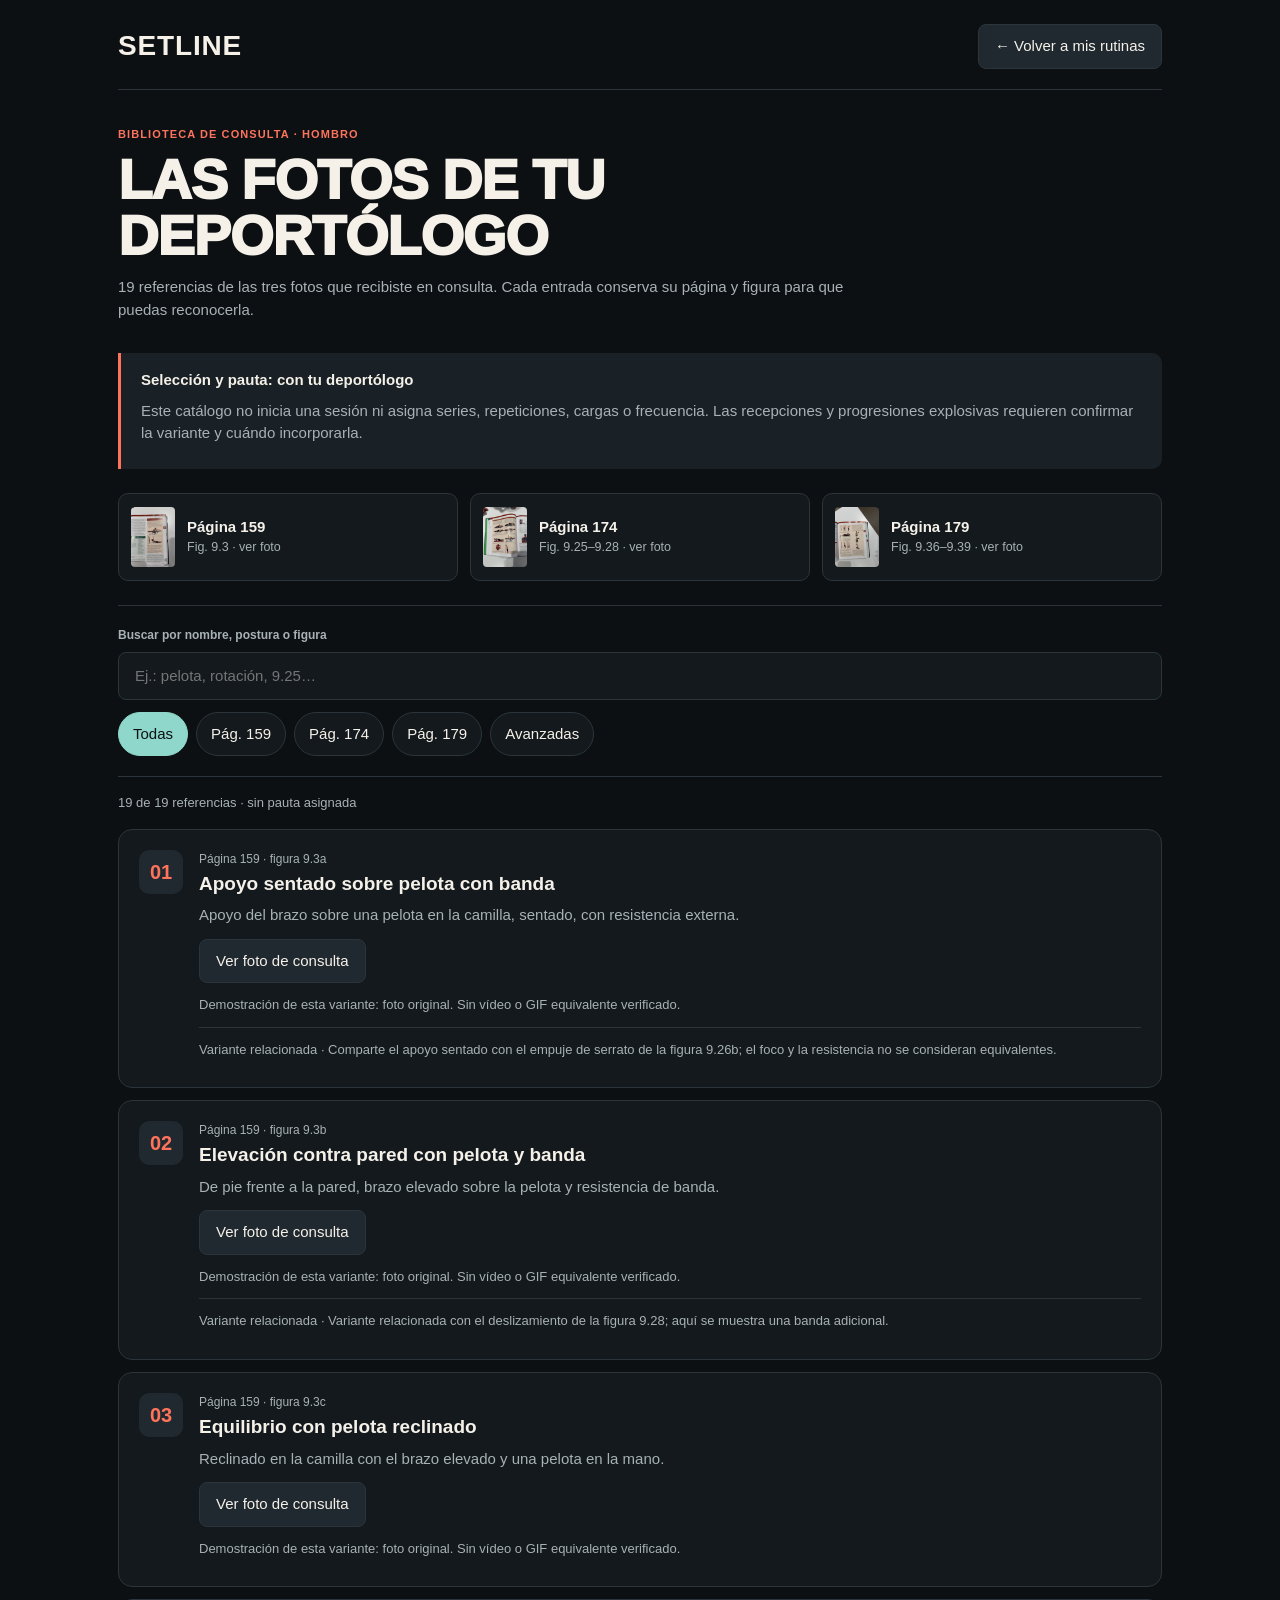
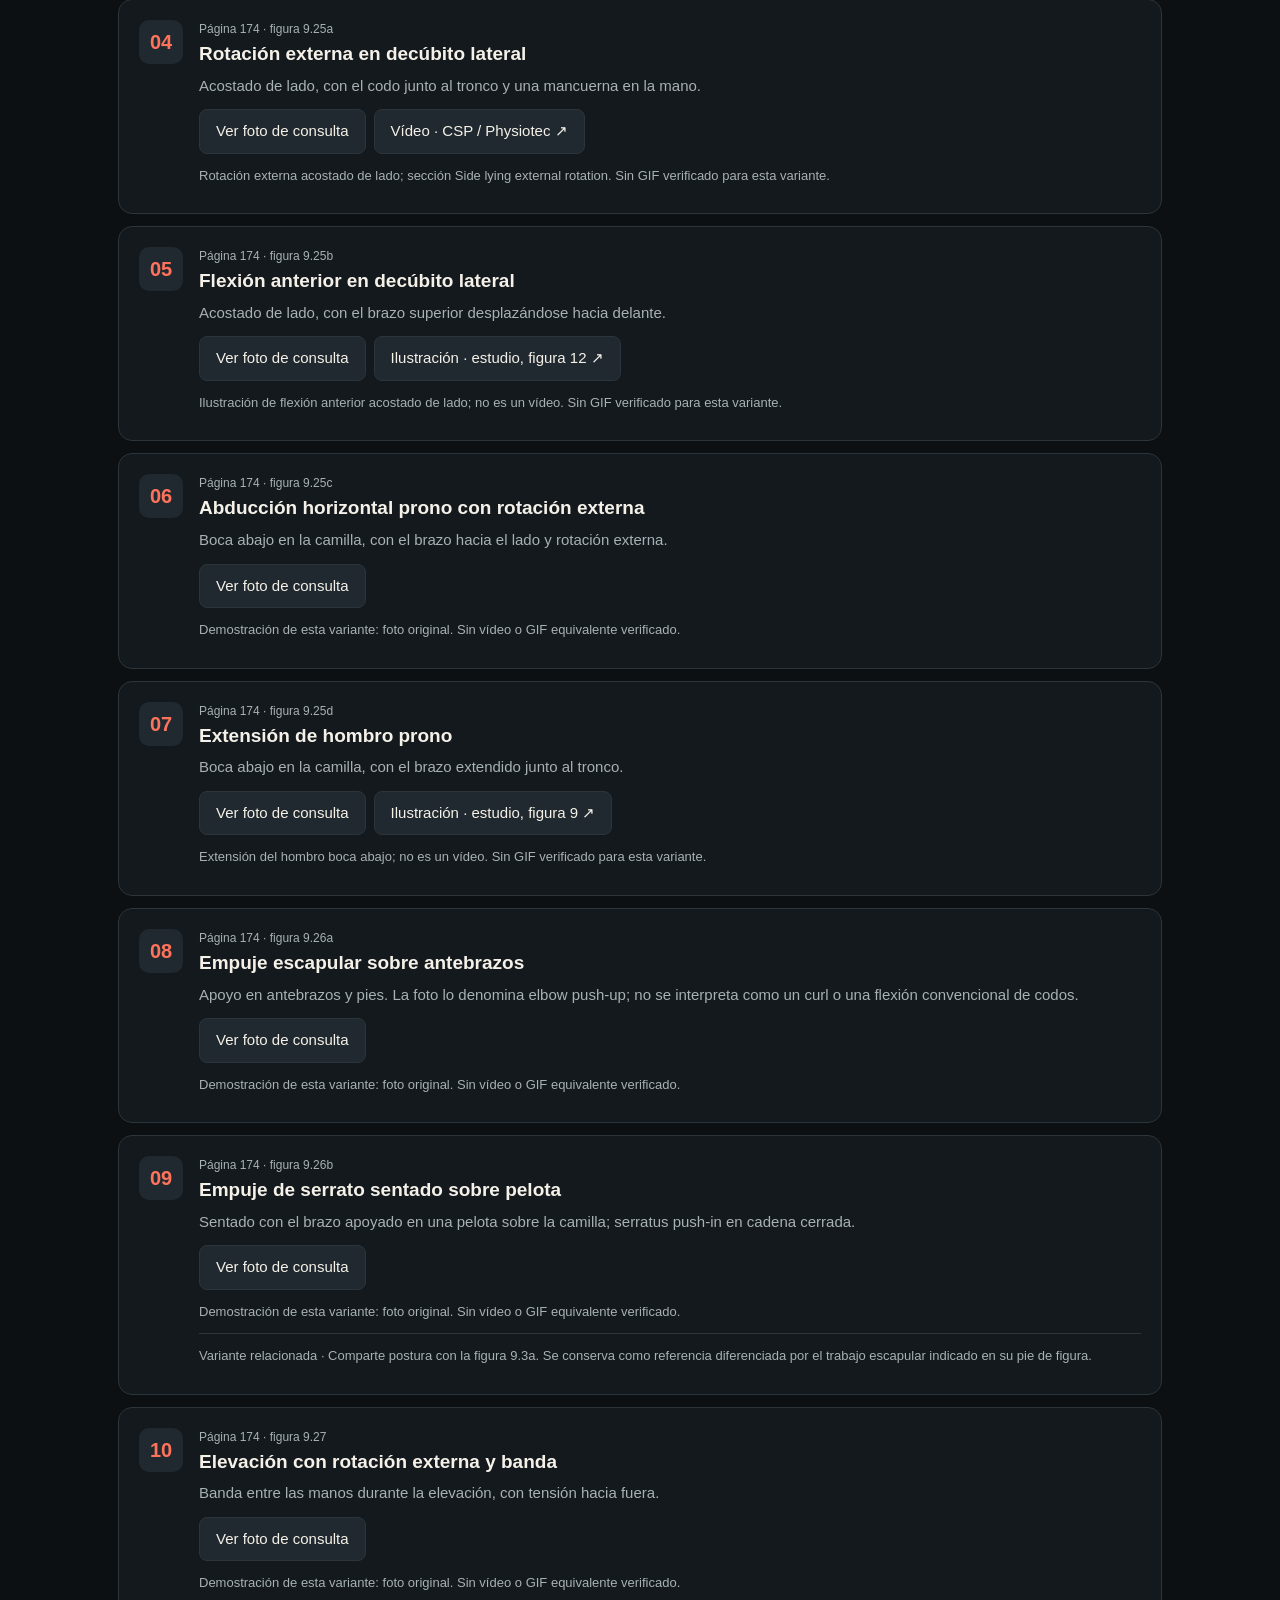
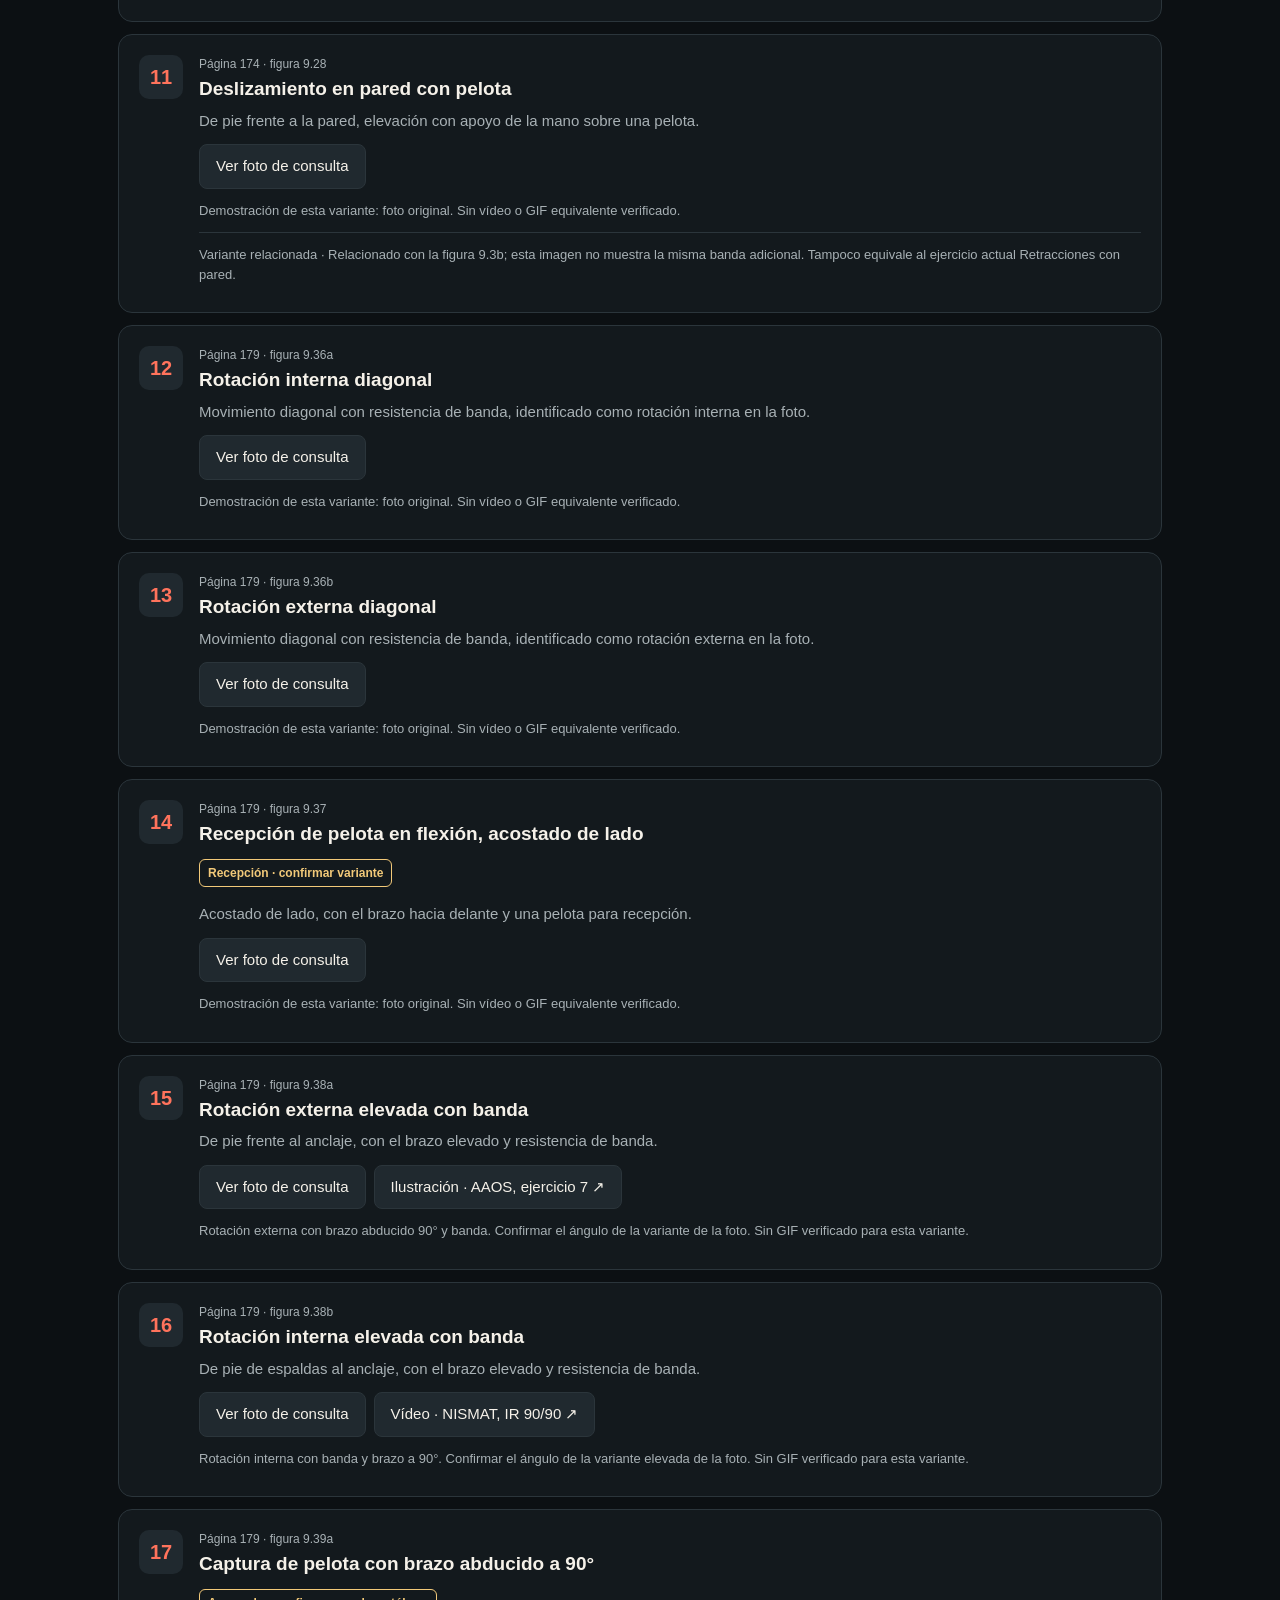
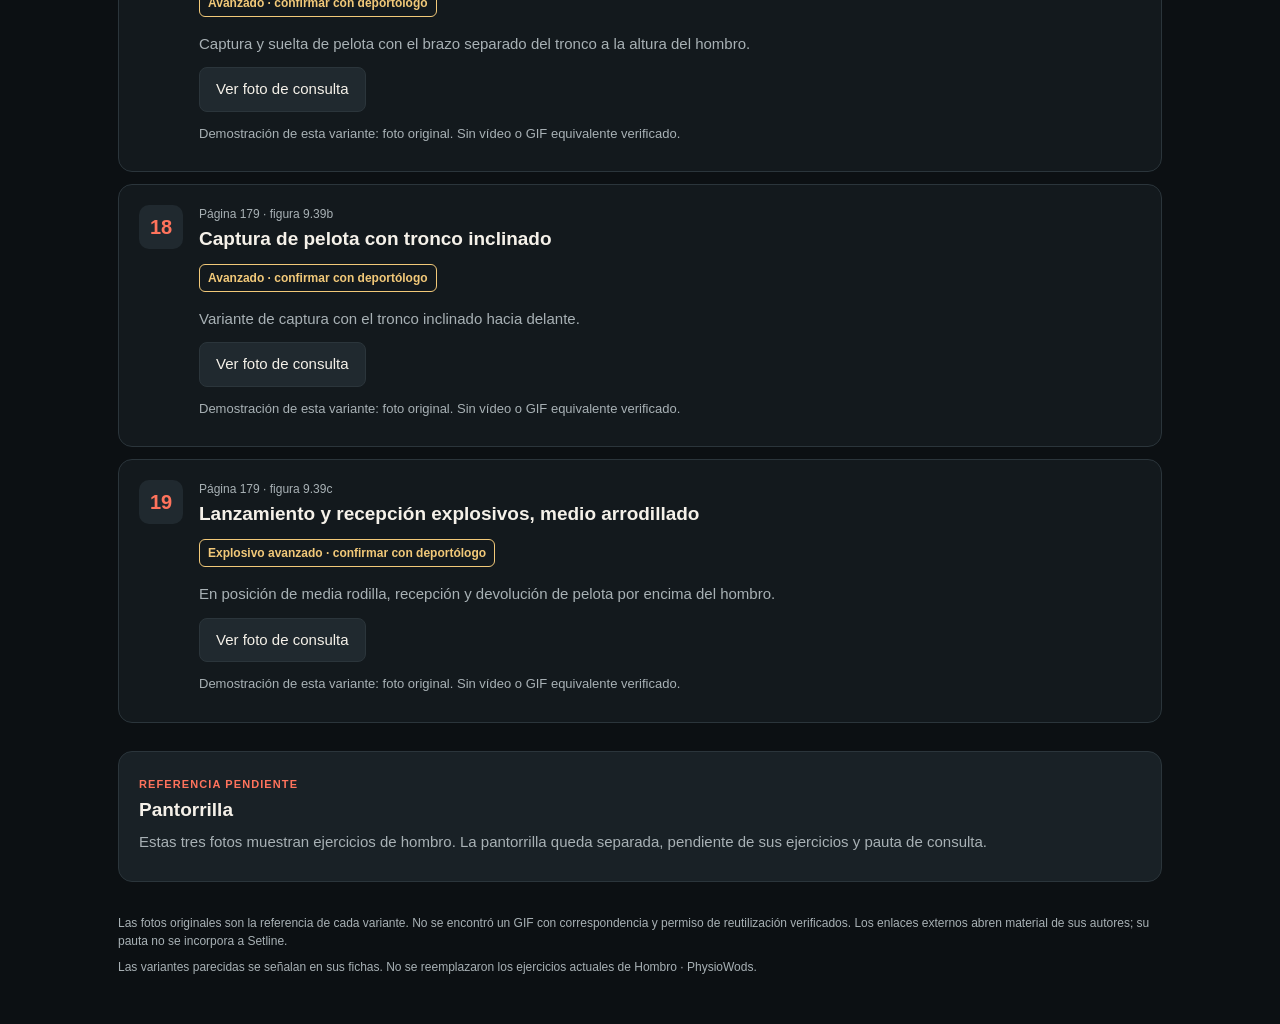
==== catalog.html @ d835f918 "Publish shoulder references and fix mobile exercise logging" ====
<!doctype html>
<html lang="es">
<head>
  <meta charset="utf-8">
  <meta name="viewport" content="width=device-width, initial-scale=1, viewport-fit=cover">
  <meta name="theme-color" content="#0c1013">
  <title>Setline — Referencias de hombro</title>
  <link rel="icon" href="./assets/icons/icon.svg" type="image/svg+xml">
  <link rel="manifest" href="./manifest.webmanifest">
  <style>
    :root { color-scheme: dark; --bg:#0c1013; --surface:#13191d; --raised:#192126; --soft:#20292f; --line:#2b353b; --text:#f5f1e9; --muted:#a8b1b5; --accent:#ff735c; --mint:#8ed7ca; --amber:#f2c979; }
    * { box-sizing:border-box; } [hidden] { display:none !important; }
    body { margin:0; background:var(--bg); color:var(--text); font:15px/1.5 ui-sans-serif,-apple-system,BlinkMacSystemFont,"Segoe UI",sans-serif; }
    button,input,a { font:inherit; touch-action:manipulation; } button { cursor:pointer; } a { color:var(--mint); } button,input { color:inherit; }
    :focus-visible { outline:3px solid var(--mint); outline-offset:3px; }
    .skip { position:fixed; top:-100px; left:8px; z-index:5; padding:12px; background:var(--text); color:var(--bg); } .skip:focus { top:8px; }
    .shell { max-width:1100px; margin:auto; padding:24px 28px max(40px,env(safe-area-inset-bottom)); }
    .top { display:flex; align-items:center; justify-content:space-between; gap:16px; border-bottom:1px solid var(--line); padding-bottom:20px; }
    .brand { color:var(--text); text-decoration:none; font-family:"DIN Condensed","Arial Narrow",sans-serif; font-size:28px; font-weight:900; letter-spacing:.03em; }
    .button { display:inline-flex; align-items:center; justify-content:center; min-height:44px; padding:10px 16px; border:1px solid var(--line); border-radius:8px; background:var(--soft); color:var(--text); text-decoration:none; }
    .button:hover { border-color:var(--mint); } .eyebrow { color:var(--accent); font-size:11px; letter-spacing:.1em; font-weight:800; text-transform:uppercase; }
    .intro { padding:32px 0 24px; max-width:760px; } h1 { margin:8px 0 12px; font:950 clamp(34px,6vw,56px)/1 "DIN Condensed","Avenir Next Condensed","Arial Narrow",sans-serif; text-transform:uppercase; letter-spacing:-.02em; } p { margin:8px 0; }
    .intro p,.note { color:var(--muted); } .callout { border-left:3px solid var(--accent); background:var(--raised); padding:16px 20px; border-radius:0 10px 10px 0; } .callout p { color:var(--muted); }
    .sources { display:flex; gap:12px; flex-wrap:wrap; margin:24px 0; } .source { flex:1; display:flex; align-items:center; gap:12px; padding:12px; background:var(--surface); border:1px solid var(--line); border-radius:10px; text-align:left; min-width:210px; min-height:88px; }
    .source img { width:44px; height:60px; object-fit:cover; border-radius:4px; } .source strong,.source small { display:block; } .source small { color:var(--muted); } .source:hover { border-color:var(--mint); }
    .tools { padding:20px 0; border-top:1px solid var(--line); border-bottom:1px solid var(--line); } label { display:block; font-size:12px; color:var(--muted); font-weight:700; margin-bottom:8px; } input { width:100%; min-height:48px; padding:12px 16px; background:var(--surface); border:1px solid var(--line); border-radius:8px; }
    .filters { display:flex; gap:8px; flex-wrap:wrap; margin-top:12px; } .filter { min-height:44px; padding:8px 14px; border-radius:24px; border:1px solid var(--line); background:var(--surface); } .filter[aria-pressed="true"] { background:var(--mint); border-color:var(--mint); color:var(--bg); }
    .count { color:var(--muted); font-size:13px; margin:16px 0; } .list { list-style:none; padding:0; margin:0; display:grid; gap:12px; }
    .card { display:grid; grid-template-columns:44px minmax(0,1fr); gap:16px; padding:20px; background:var(--surface); border:1px solid var(--line); border-radius:14px; } .number { display:grid; place-items:center; width:44px; height:44px; background:var(--soft); color:var(--accent); border-radius:10px; font-size:20px; font-weight:900; font-variant-numeric:tabular-nums; }
    h2 { margin:4px 0 8px; font-size:19px; line-height:1.3; } .meta { font-size:12px; color:var(--muted); } .description { color:var(--muted); margin-bottom:12px; } .tag { display:inline-block; margin:4px 0 8px; padding:4px 8px; border:1px solid var(--amber); border-radius:6px; color:var(--amber); font-size:12px; font-weight:700; }
    .actions { display:flex; flex-wrap:wrap; gap:8px; } .media-note,.related { color:var(--muted); font-size:13px; margin-top:12px; } .related { padding-top:12px; border-top:1px solid var(--line); }
    .empty { padding:24px; background:var(--surface); border:1px solid var(--line); border-radius:10px; } .empty h2 { margin-top:0; }
    .separate { margin-top:28px; padding:20px; background:var(--raised); border-radius:14px; border:1px solid var(--line); } .separate p { color:var(--muted); } footer { padding-top:24px; color:var(--muted); font-size:12px; }
    dialog { width:min(920px,calc(100vw - 24px)); max-height:calc(100dvh - 24px); padding:16px; background:var(--surface); color:var(--text); border:1px solid var(--line); border-radius:14px; overflow:auto; } dialog::backdrop { background:rgba(0,0,0,.85); } body:has(dialog[open]) { overflow:hidden; } .dialog-head { display:flex; align-items:center; justify-content:space-between; gap:16px; } dialog img { display:block; max-width:100%; height:auto; margin:16px auto; } .dialog-note { color:var(--muted); font-size:13px; }
    @media(max-width:620px) { .shell { padding:16px 12px 32px; } .intro { padding-top:24px; } .card { padding:16px 12px; gap:12px; grid-template-columns:36px minmax(0,1fr); } .number { width:36px; height:36px; font-size:17px; } h2 { font-size:17px; } .source { min-width:100%; } .button { padding:10px 12px; } .top { gap:8px; } }
    @media(prefers-reduced-motion:reduce) { * { scroll-behavior:auto !important; } }
  </style>
</head>
<body>
  <a class="skip" href="#catalog-list">Saltar al catálogo</a>
  <div class="shell">
    <header class="top"><a class="brand" href="./index.html">SETLINE</a><a class="button" href="./index.html">← Volver a mis rutinas</a></header>
    <main>
      <div class="intro"><span class="eyebrow">Biblioteca de consulta · hombro</span><h1>Las fotos de tu deportólogo</h1><p>19 referencias de las tres fotos que recibiste en consulta. Cada entrada conserva su página y figura para que puedas reconocerla.</p></div>
      <div class="callout"><strong>Selección y pauta: con tu deportólogo</strong><p>Este catálogo no inicia una sesión ni asigna series, repeticiones, cargas o frecuencia. Las recepciones y progresiones explosivas requieren confirmar la variante y cuándo incorporarla.</p></div>
      <div class="sources" id="source-photos" aria-label="Fotos originales de consulta"></div>
      <section class="tools" aria-label="Buscar y filtrar referencias">
        <label for="catalog-search">Buscar por nombre, postura o figura</label><input id="catalog-search" type="search" placeholder="Ej.: pelota, rotación, 9.25…" autocomplete="off">
        <div class="filters" aria-label="Filtrar referencias"><button class="filter" data-filter="all" aria-pressed="true">Todas</button><button class="filter" data-filter="p159" aria-pressed="false">Pág. 159</button><button class="filter" data-filter="p174" aria-pressed="false">Pág. 174</button><button class="filter" data-filter="p179" aria-pressed="false">Pág. 179</button><button class="filter" data-filter="advanced" aria-pressed="false">Avanzadas</button></div>
      </section>
      <p class="count" id="catalog-count" role="status">Cargando referencias…</p>
      <ol class="list" id="catalog-list" tabindex="-1" aria-label="Ejercicios de referencia"></ol>
      <div class="empty" id="catalog-empty" hidden><h2>Sin coincidencias</h2><p>Prueba otra palabra o muestra todas las referencias.</p><button class="button" id="clear-filters">Mostrar todas</button></div>
      <div class="empty" id="catalog-error" role="alert" hidden><h2>No se pudo cargar el catálogo</h2><p>Vuelve a intentarlo con conexión. Tus rutinas y registros siguen disponibles.</p><button class="button" id="retry-catalog">Reintentar</button></div>
      <section class="separate" aria-labelledby="calf-title"><span class="eyebrow">Referencia pendiente</span><h2 id="calf-title">Pantorrilla</h2><p>Estas tres fotos muestran ejercicios de hombro. La pantorrilla queda separada, pendiente de sus ejercicios y pauta de consulta.</p></section>
      <footer><p>Las fotos originales son la referencia de cada variante. No se encontró un GIF con correspondencia y permiso de reutilización verificados. Los enlaces externos abren material de sus autores; su pauta no se incorpora a Setline.</p><p>Las variantes parecidas se señalan en sus fichas. No se reemplazaron los ejercicios actuales de Hombro · PhysioWods.</p></footer>
    </main>
  </div>
  <dialog id="photo-viewer" aria-labelledby="photo-title"><div class="dialog-head"><h2 id="photo-title">Foto de consulta</h2><button class="button" id="photo-close" autofocus>Cerrar</button></div><p class="dialog-note">Página original aportada en consulta. Usa la figura indicada en la ficha para localizar el movimiento.</p><img id="photo-image" alt=""><p id="photo-error" role="status" hidden>No se pudo cargar la foto.</p><a id="photo-original" target="_blank" rel="noopener noreferrer">Abrir foto a tamaño completo ↗</a></dialog>
  <script src="./assets/consultation/catalog.js"></script>
</body>
</html>
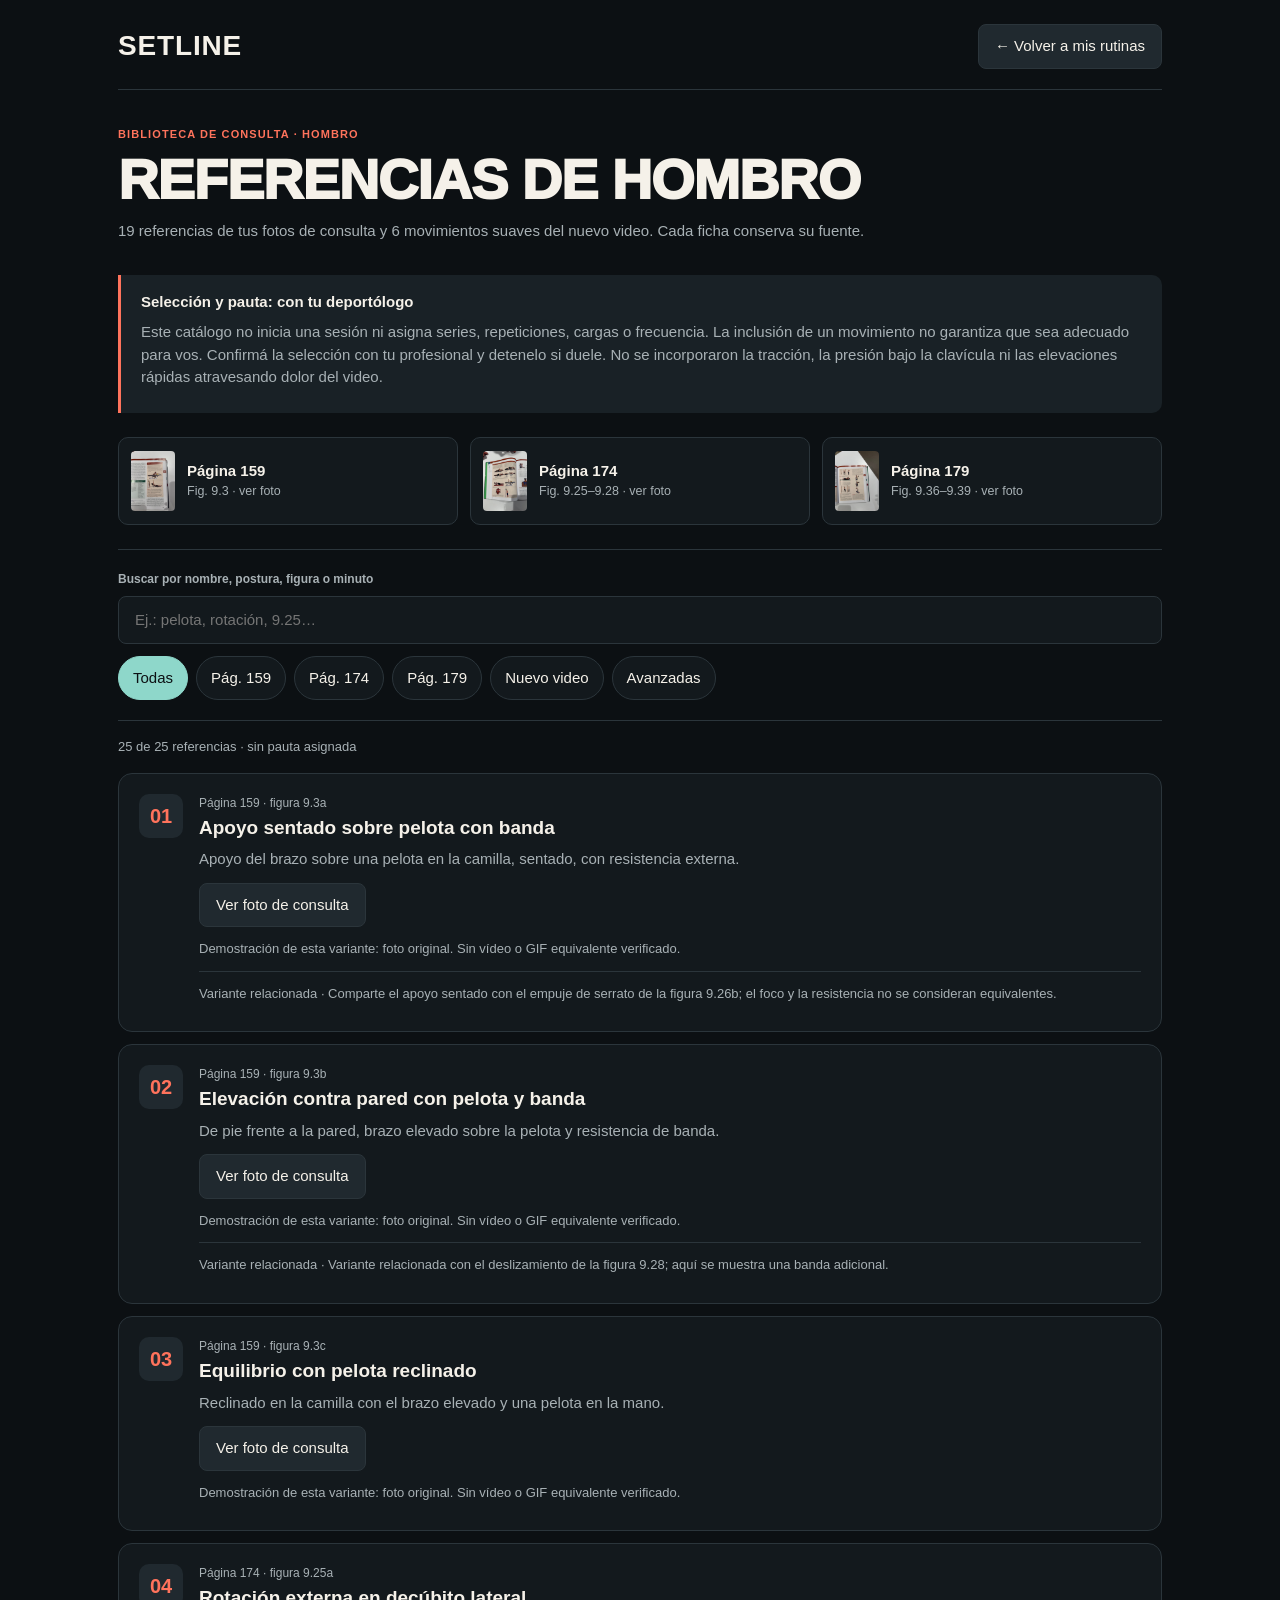
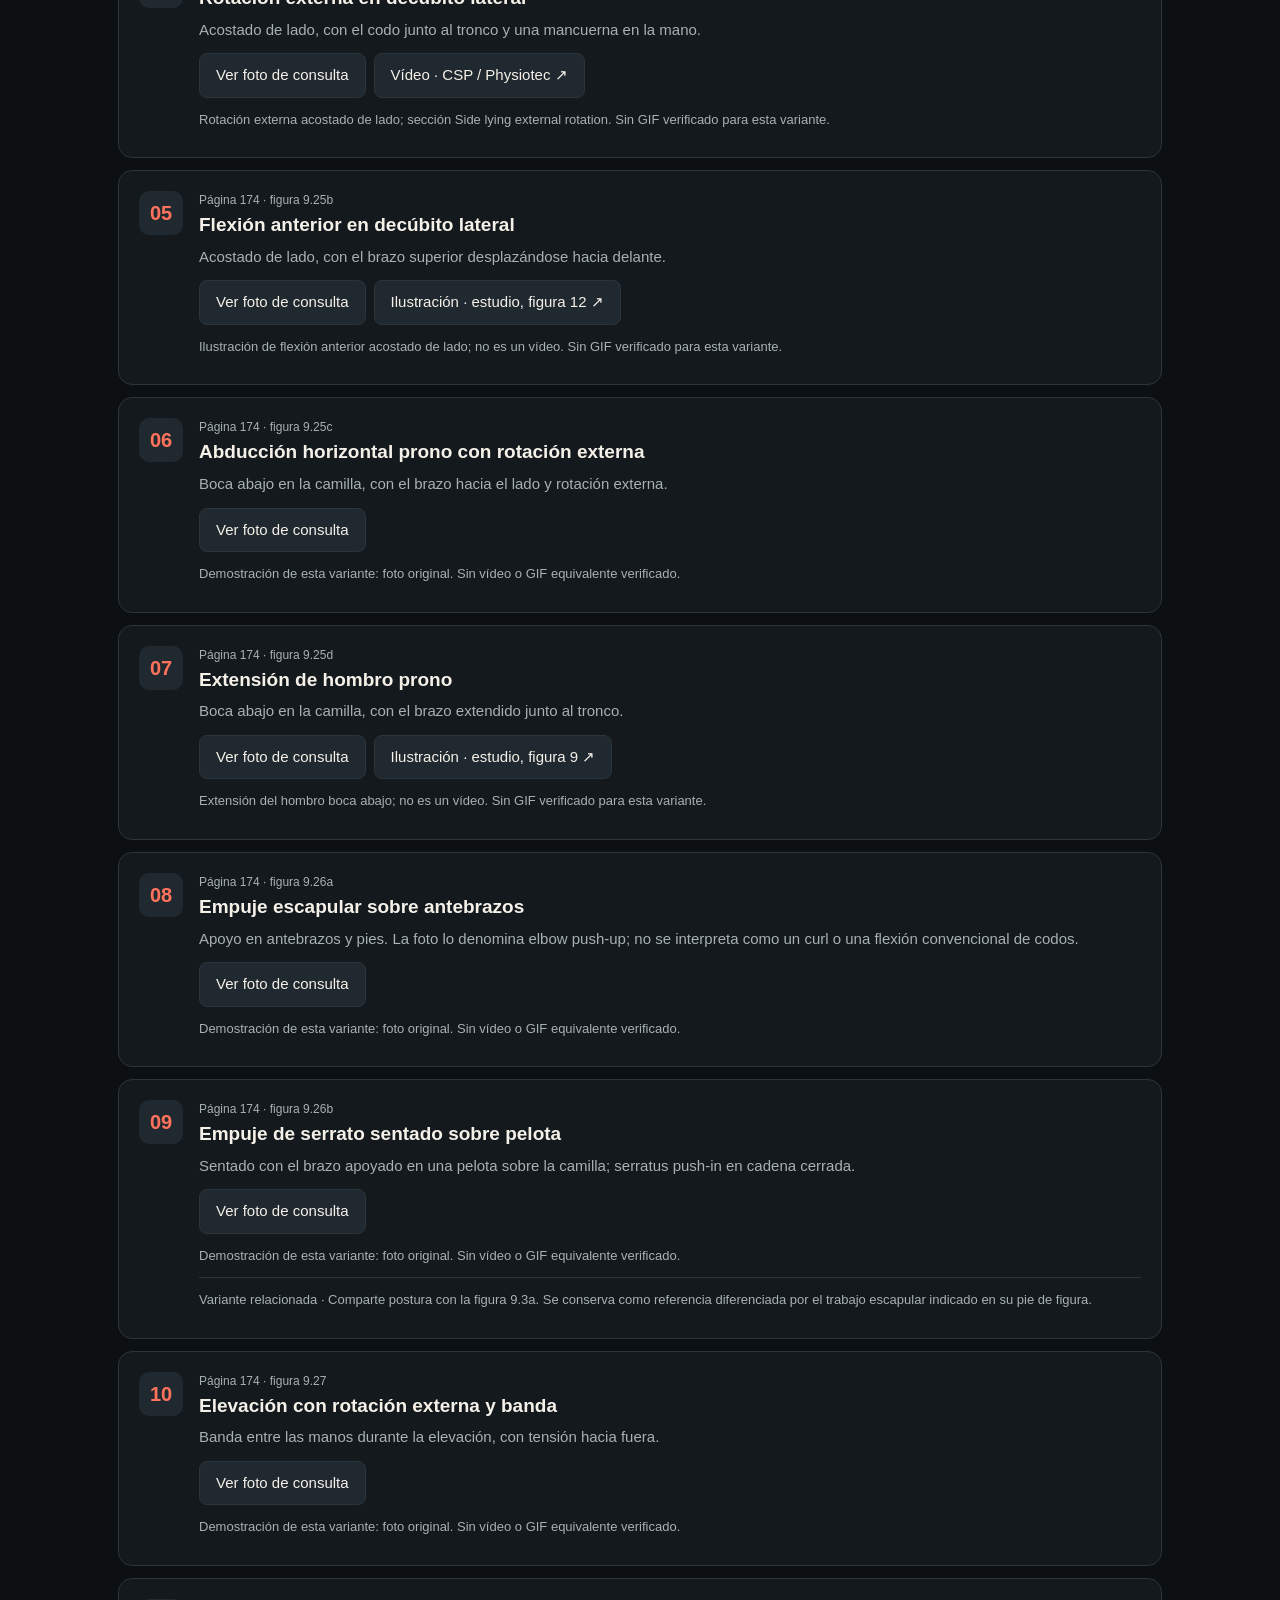
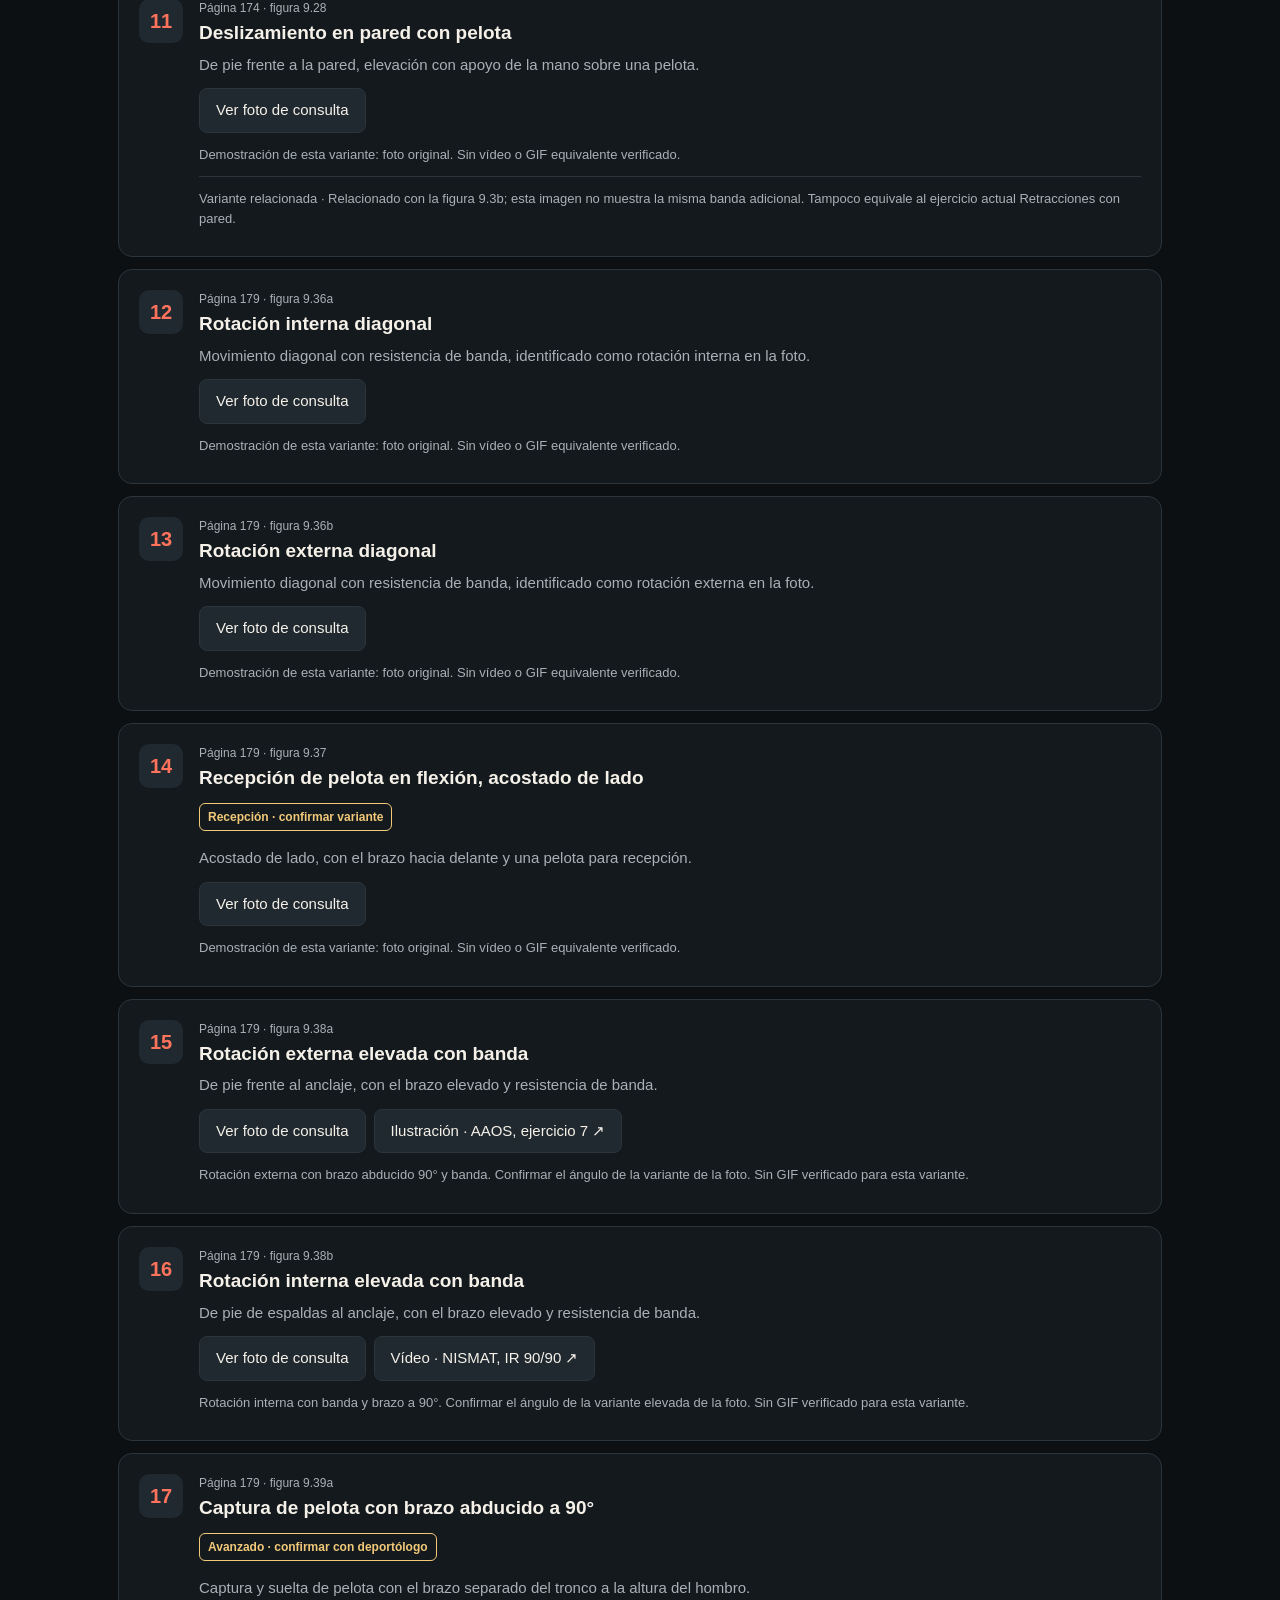
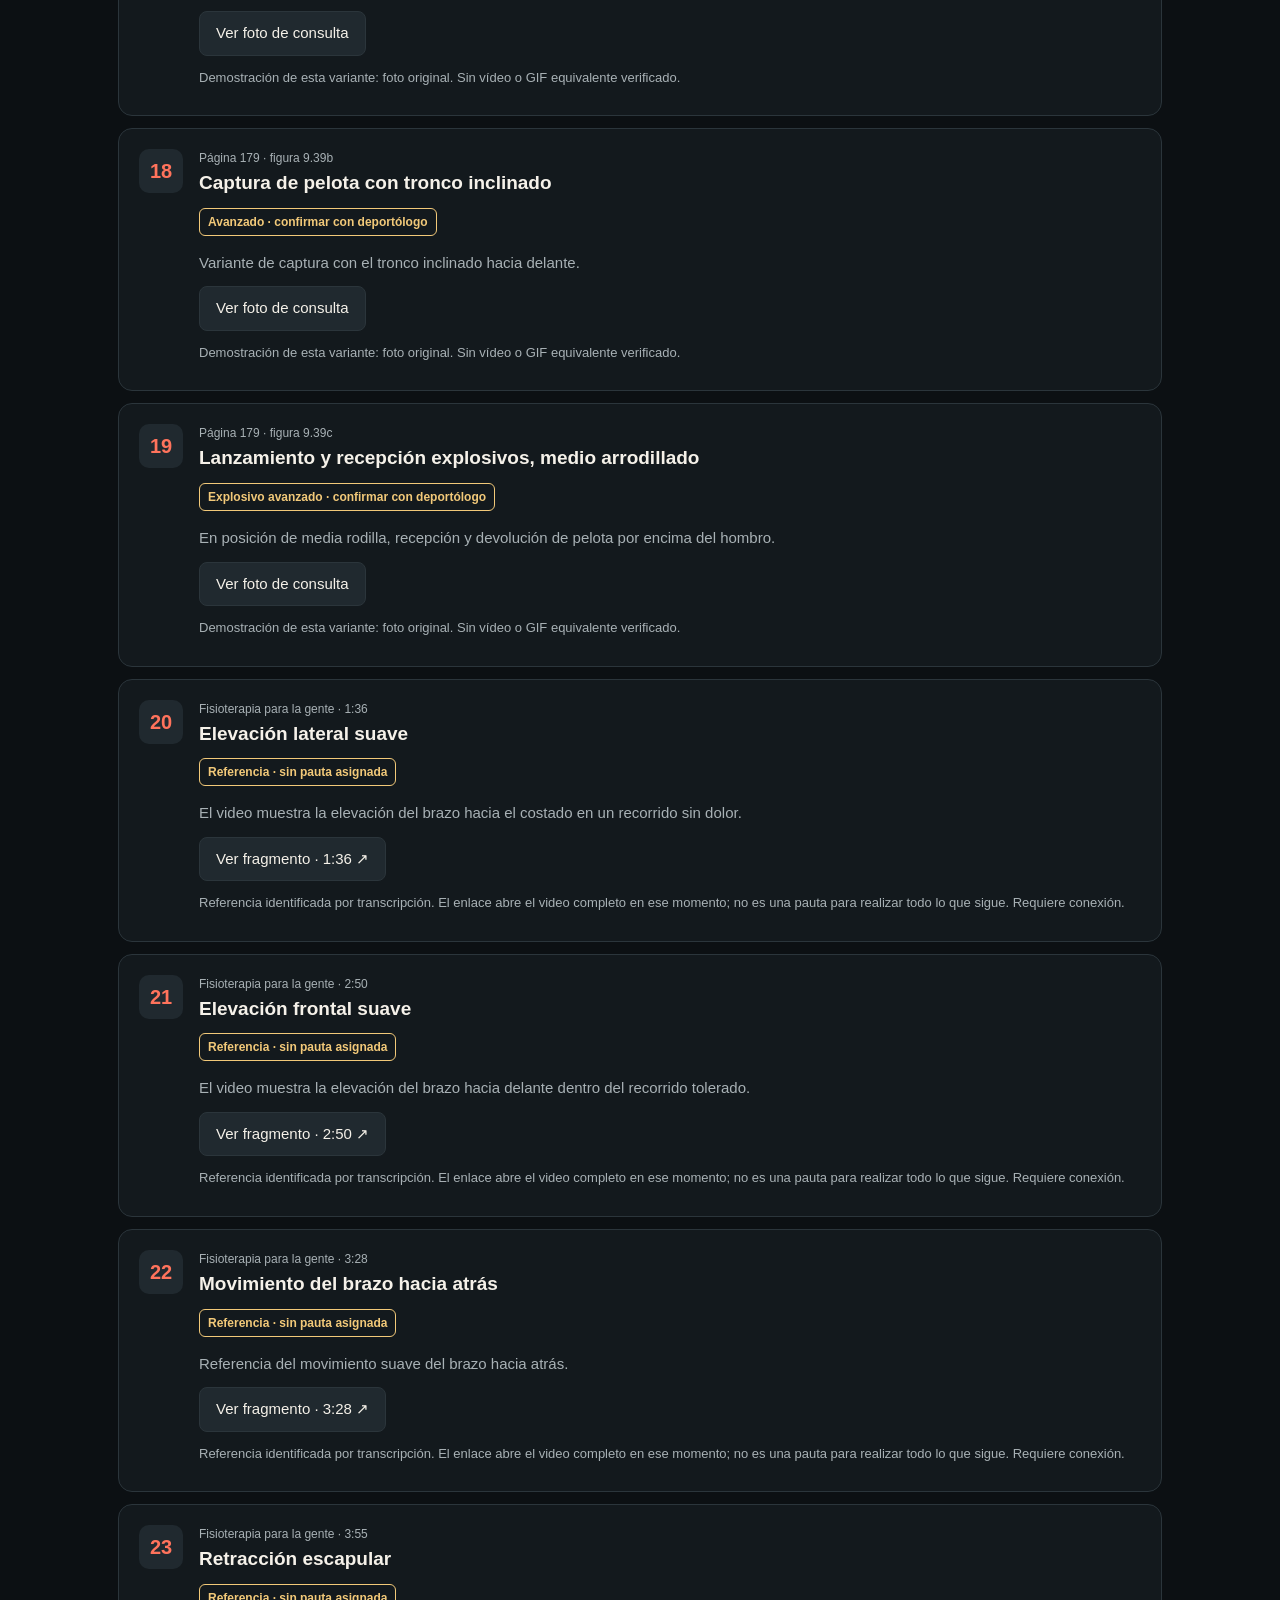
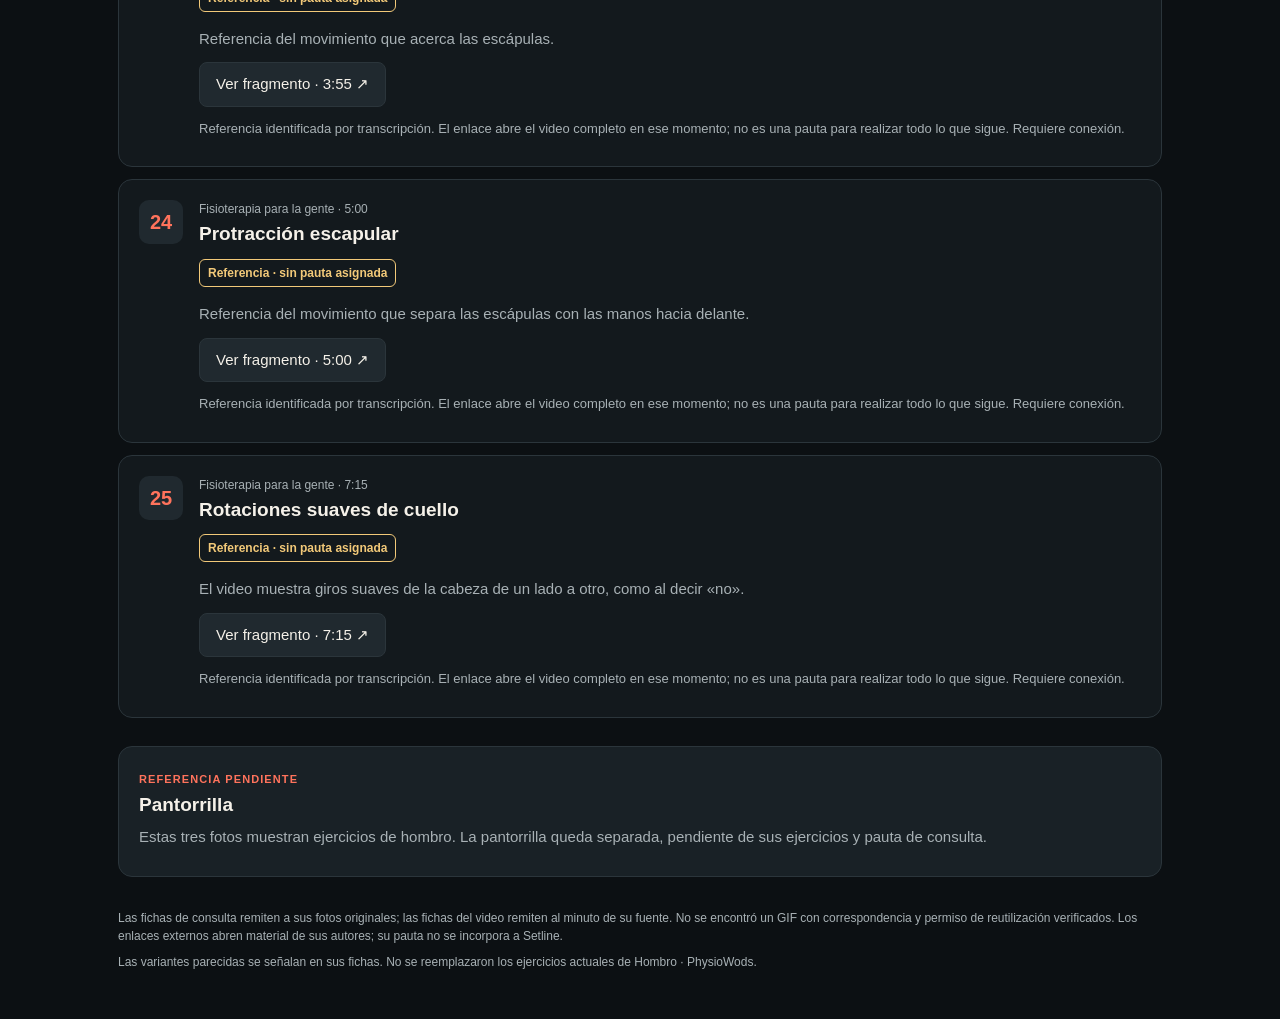
==== commit d008140f: "Add sourced shoulder mobility video references without prescribing a routine" ====
--- a/catalog.html
+++ b/catalog.html
@@ -41,19 +41,19 @@
   <div class="shell">
     <header class="top"><a class="brand" href="./index.html">SETLINE</a><a class="button" href="./index.html">← Volver a mis rutinas</a></header>
     <main>
-      <div class="intro"><span class="eyebrow">Biblioteca de consulta · hombro</span><h1>Las fotos de tu deportólogo</h1><p>19 referencias de las tres fotos que recibiste en consulta. Cada entrada conserva su página y figura para que puedas reconocerla.</p></div>
-      <div class="callout"><strong>Selección y pauta: con tu deportólogo</strong><p>Este catálogo no inicia una sesión ni asigna series, repeticiones, cargas o frecuencia. Las recepciones y progresiones explosivas requieren confirmar la variante y cuándo incorporarla.</p></div>
+      <div class="intro"><span class="eyebrow">Biblioteca de consulta · hombro</span><h1>Referencias de hombro</h1><p>19 referencias de tus fotos de consulta y 6 movimientos suaves del nuevo video. Cada ficha conserva su fuente.</p></div>
+      <div class="callout"><strong>Selección y pauta: con tu deportólogo</strong><p>Este catálogo no inicia una sesión ni asigna series, repeticiones, cargas o frecuencia. La inclusión de un movimiento no garantiza que sea adecuado para vos. Confirmá la selección con tu profesional y detenelo si duele. No se incorporaron la tracción, la presión bajo la clavícula ni las elevaciones rápidas atravesando dolor del video.</p></div>
       <div class="sources" id="source-photos" aria-label="Fotos originales de consulta"></div>
       <section class="tools" aria-label="Buscar y filtrar referencias">
-        <label for="catalog-search">Buscar por nombre, postura o figura</label><input id="catalog-search" type="search" placeholder="Ej.: pelota, rotación, 9.25…" autocomplete="off">
-        <div class="filters" aria-label="Filtrar referencias"><button class="filter" data-filter="all" aria-pressed="true">Todas</button><button class="filter" data-filter="p159" aria-pressed="false">Pág. 159</button><button class="filter" data-filter="p174" aria-pressed="false">Pág. 174</button><button class="filter" data-filter="p179" aria-pressed="false">Pág. 179</button><button class="filter" data-filter="advanced" aria-pressed="false">Avanzadas</button></div>
+        <label for="catalog-search">Buscar por nombre, postura, figura o minuto</label><input id="catalog-search" type="search" placeholder="Ej.: pelota, rotación, 9.25…" autocomplete="off">
+        <div class="filters" aria-label="Filtrar referencias"><button class="filter" data-filter="all" aria-pressed="true">Todas</button><button class="filter" data-filter="p159" aria-pressed="false">Pág. 159</button><button class="filter" data-filter="p174" aria-pressed="false">Pág. 174</button><button class="filter" data-filter="p179" aria-pressed="false">Pág. 179</button><button class="filter" data-filter="video-ufu" aria-pressed="false">Nuevo video</button><button class="filter" data-filter="advanced" aria-pressed="false">Avanzadas</button></div>
       </section>
       <p class="count" id="catalog-count" role="status">Cargando referencias…</p>
       <ol class="list" id="catalog-list" tabindex="-1" aria-label="Ejercicios de referencia"></ol>
       <div class="empty" id="catalog-empty" hidden><h2>Sin coincidencias</h2><p>Prueba otra palabra o muestra todas las referencias.</p><button class="button" id="clear-filters">Mostrar todas</button></div>
       <div class="empty" id="catalog-error" role="alert" hidden><h2>No se pudo cargar el catálogo</h2><p>Vuelve a intentarlo con conexión. Tus rutinas y registros siguen disponibles.</p><button class="button" id="retry-catalog">Reintentar</button></div>
       <section class="separate" aria-labelledby="calf-title"><span class="eyebrow">Referencia pendiente</span><h2 id="calf-title">Pantorrilla</h2><p>Estas tres fotos muestran ejercicios de hombro. La pantorrilla queda separada, pendiente de sus ejercicios y pauta de consulta.</p></section>
-      <footer><p>Las fotos originales son la referencia de cada variante. No se encontró un GIF con correspondencia y permiso de reutilización verificados. Los enlaces externos abren material de sus autores; su pauta no se incorpora a Setline.</p><p>Las variantes parecidas se señalan en sus fichas. No se reemplazaron los ejercicios actuales de Hombro · PhysioWods.</p></footer>
+      <footer><p>Las fichas de consulta remiten a sus fotos originales; las fichas del video remiten al minuto de su fuente. No se encontró un GIF con correspondencia y permiso de reutilización verificados. Los enlaces externos abren material de sus autores; su pauta no se incorpora a Setline.</p><p>Las variantes parecidas se señalan en sus fichas. No se reemplazaron los ejercicios actuales de Hombro · PhysioWods.</p></footer>
     </main>
   </div>
   <dialog id="photo-viewer" aria-labelledby="photo-title"><div class="dialog-head"><h2 id="photo-title">Foto de consulta</h2><button class="button" id="photo-close" autofocus>Cerrar</button></div><p class="dialog-note">Página original aportada en consulta. Usa la figura indicada en la ficha para localizar el movimiento.</p><img id="photo-image" alt=""><p id="photo-error" role="status" hidden>No se pudo cargar la foto.</p><a id="photo-original" target="_blank" rel="noopener noreferrer">Abrir foto a tamaño completo ↗</a></dialog>
